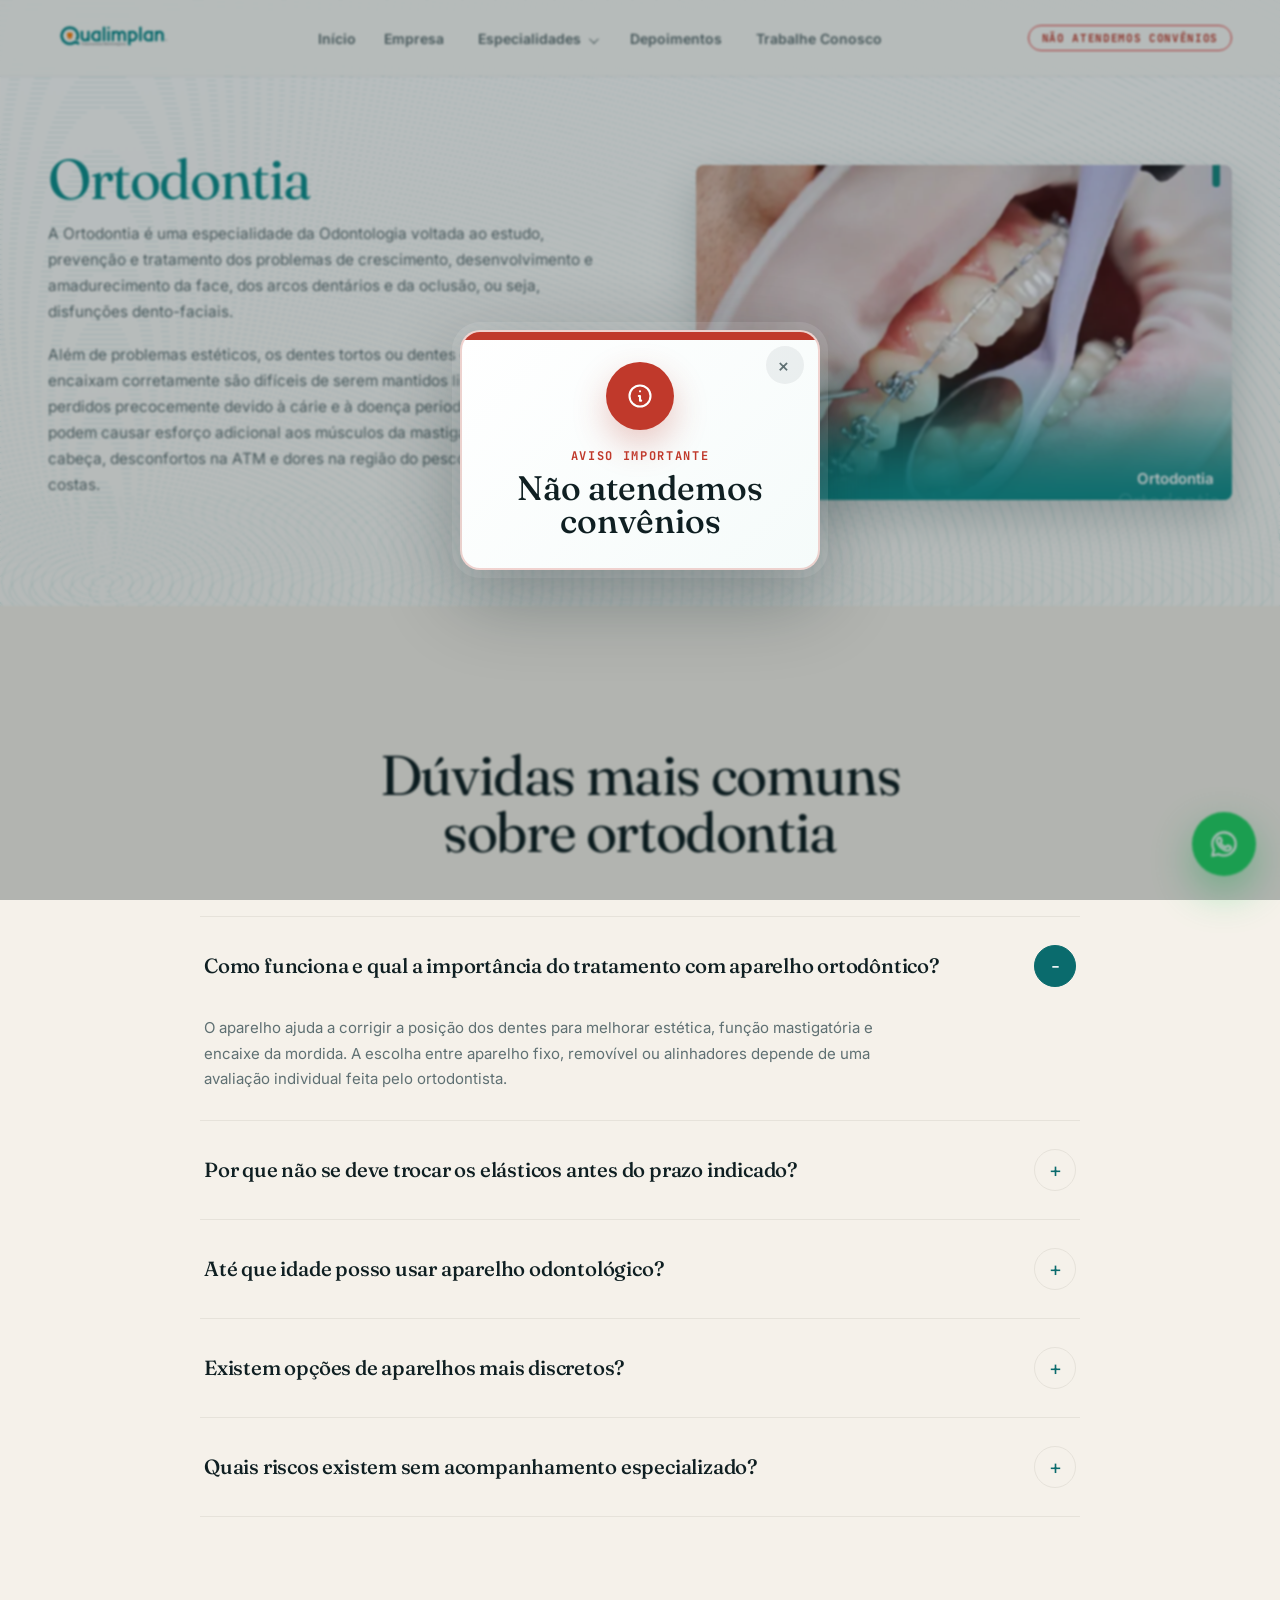
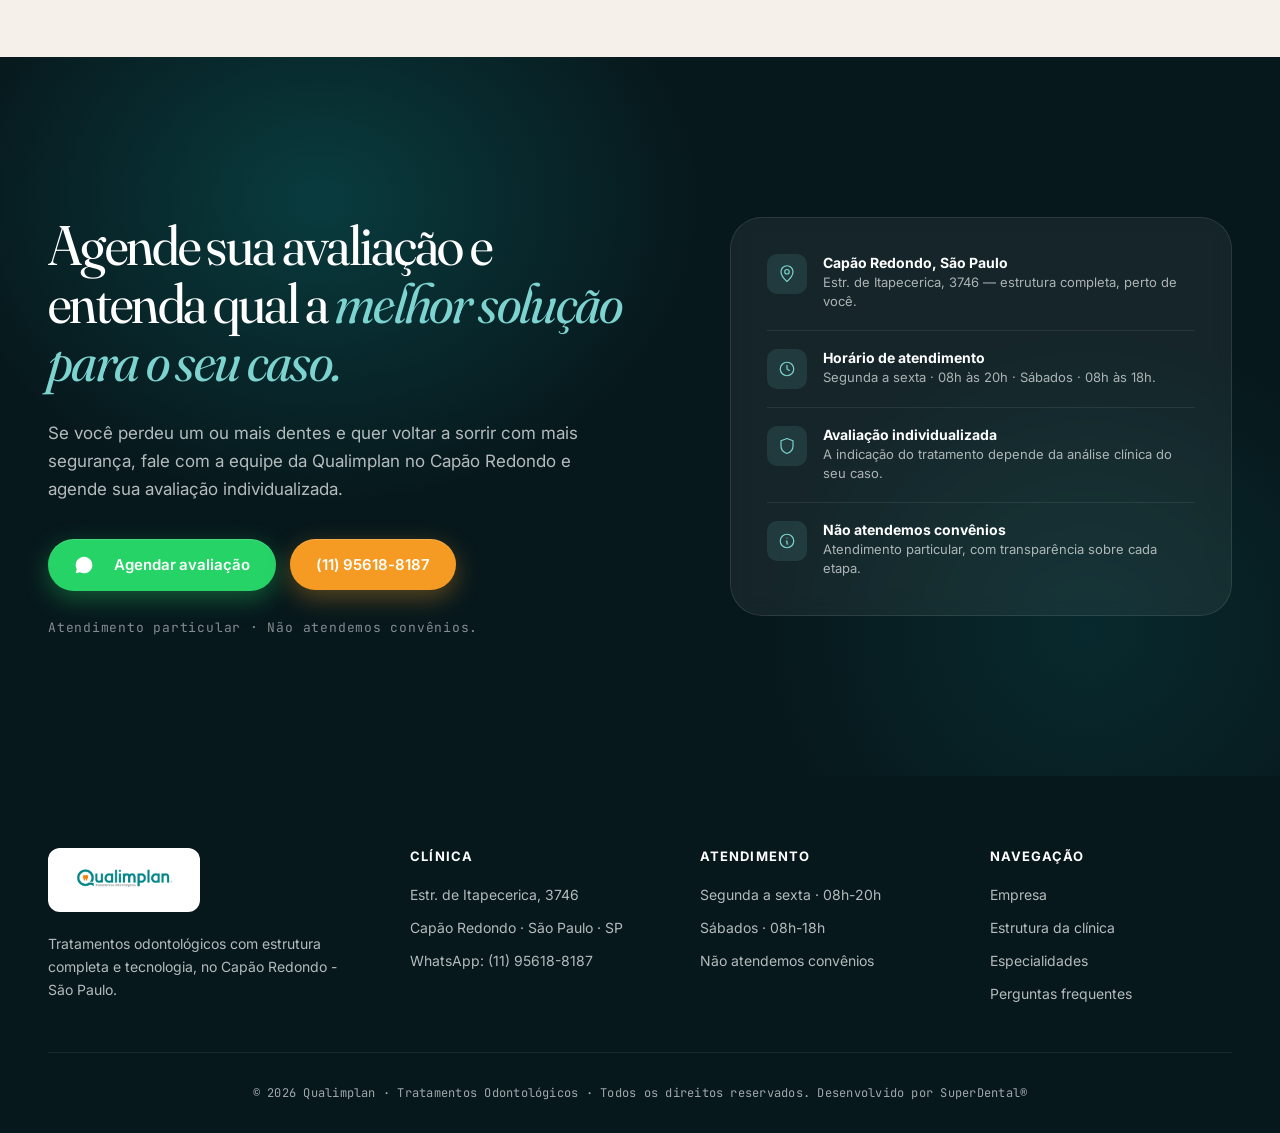
==== alinhadores.html @ 73ac8333 "Att" ====
<!doctype html>
<html lang="pt-BR">
<head>
  <meta charset="utf-8">
  <meta name="viewport" content="width=device-width,initial-scale=1">
  <title>Ortodontia | Qualimplan</title>
  <meta name="description" content="Tratamento ortod&ocirc;ntico na Qualimplan, no Cap&atilde;o Redondo. Agende sua consulta e saiba como cuidar do alinhamento do seu sorriso.">
  <link rel="icon" href="assets/favicon.png">
  <link rel="preconnect" href="https://fonts.googleapis.com">
  <link rel="preconnect" href="https://fonts.gstatic.com" crossorigin>
  <link href="https://fonts.googleapis.com/css2?family=Fraunces:ital,opsz,wght,SOFT@0,9..144,300..700,30..100;1,9..144,300..700,30..100&family=Inter:wght@400;500;600;700;800&family=JetBrains+Mono:wght@400;500&display=swap" rel="stylesheet">
  <link rel="stylesheet" href="ortodontia.css">
</head>
<body>
  <header class="ortho-header">
    <div class="ortho-container header-inner">
      <a href="index.html#hero" class="header-logo" aria-label="Qualimplan - in&iacute;cio">
        <img src="assets/logo.png" alt="Qualimplan">
      </a>
      <button class="header-mobile-toggle" type="button" aria-label="Abrir menu" aria-expanded="false">
        <svg class="mobile-icon-menu" width="24" height="24" viewBox="0 0 24 24" fill="none" stroke="currentColor" stroke-width="1.8" aria-hidden="true">
          <path d="M4 7h16M4 12h16M4 17h16" stroke-linecap="round"/>
        </svg>
        <svg class="mobile-icon-close" width="24" height="24" viewBox="0 0 24 24" fill="none" stroke="currentColor" stroke-width="1.8" aria-hidden="true">
          <path d="M8 8l8 8M16 8l-8 8" stroke-linecap="round" stroke-linejoin="round"/>
        </svg>
      </button>
      <nav class="header-nav" aria-label="Navega&ccedil;&atilde;o principal">
        <a href="index.html#hero">In&iacute;cio</a>
        <a href="index.html#clinica">Empresa</a>
        <div class="header-menu-group">
          <button class="header-menu-trigger" type="button" aria-expanded="false">Especialidades</button>
          <div class="header-submenu">
            <a href="ortodontia.html">Ortodontia</a>
            <a href="index.html#especialidades">Alinhadores</a>
            <a href="index.html#especialidades">Pr&oacute;teses</a>
            <a href="index.html#especialidades">Odontopediatria</a>
            <a href="index.html#especialidades">Est&eacute;tica</a>
            <a href="index.html#especialidades">Endodontia</a>
            <a href="index.html#especialidades">Periodontia</a>
            <a href="index.html#especialidades">Cirurgia</a>
            <a href="index.html#especialidades">Preenchimento</a>
            <a href="index.html#especialidades">T&oacute;xina Botul&iacute;nica</a>
          </div>
        </div>
        <a href="index.html#confianca">Depoimentos</a>
        <button class="header-link-button" type="button" data-work-open>Trabalhe Conosco</button>
      </nav>
      <span class="header-notice">N&atilde;o atendemos conv&ecirc;nios</span>
    </div>
  </header>

  <main>
    <section class="ortho-hero">
      <div class="ortho-container ortho-hero-grid">
        <div class="ortho-copy">
          <h1>Ortodontia</h1>
          <p>A Ortodontia &eacute; uma especialidade da Odontologia voltada ao estudo, preven&ccedil;&atilde;o e tratamento dos problemas de crescimento, desenvolvimento e amadurecimento da face, dos arcos dent&aacute;rios e da oclus&atilde;o, ou seja, disfun&ccedil;&otilde;es dento-faciais.</p>
          <p>Al&eacute;m de problemas est&eacute;ticos, os dentes tortos ou dentes que n&atilde;o se encaixam corretamente s&atilde;o dif&iacute;ceis de serem mantidos limpos, podendo ser perdidos precocemente devido &agrave; c&aacute;rie e &agrave; doen&ccedil;a periodontal. Tamb&eacute;m podem causar esfor&ccedil;o adicional aos m&uacute;sculos da mastiga&ccedil;&atilde;o, dores de cabe&ccedil;a, desconfortos na ATM e dores na regi&atilde;o do pesco&ccedil;o, ombros e costas.</p>
        </div>

        <figure class="ortho-card">
          <img src="assets/Ortodontia.png.webp" alt="Tratamento ortod&ocirc;ntico com aparelho fixo">
          <figcaption>Ortodontia</figcaption>
        </figure>
      </div>
    </section>

    <section class="ortho-faq">
      <div class="ortho-container">
        <div class="faq-head">
          <span>D&uacute;vidas frequentes</span>
          <h2>D&uacute;vidas mais comuns sobre ortodontia</h2>
        </div>
        <div class="faq-list">
          <details open>
            <summary>Como funciona e qual a import&acirc;ncia do tratamento com aparelho ortod&ocirc;ntico?</summary>
            <p>O aparelho ajuda a corrigir a posi&ccedil;&atilde;o dos dentes para melhorar est&eacute;tica, fun&ccedil;&atilde;o mastigat&oacute;ria e encaixe da mordida. A escolha entre aparelho fixo, remov&iacute;vel ou alinhadores depende de uma avalia&ccedil;&atilde;o individual feita pelo ortodontista.</p>
          </details>
          <details>
            <summary>Por que n&atilde;o se deve trocar os el&aacute;sticos antes do prazo indicado?</summary>
            <p>A troca fora da orienta&ccedil;&atilde;o profissional pode alterar a for&ccedil;a aplicada aos dentes e prejudicar a previsibilidade do tratamento.</p>
          </details>
          <details>
            <summary>At&eacute; que idade posso usar aparelho odontol&oacute;gico?</summary>
            <p>N&atilde;o existe uma idade limite &uacute;nica. Adultos tamb&eacute;m podem realizar tratamento ortod&ocirc;ntico, desde que a sa&uacute;de bucal e as condi&ccedil;&otilde;es cl&iacute;nicas permitam.</p>
          </details>
          <details>
            <summary>Existem op&ccedil;&otilde;es de aparelhos mais discretos?</summary>
            <p>Sim. Em alguns casos, aparelhos est&eacute;ticos e alinhadores podem ser indicados para quem busca uma alternativa mais discreta no dia a dia.</p>
          </details>
          <details>
            <summary>Quais riscos existem sem acompanhamento especializado?</summary>
            <p>Movimenta&ccedil;&otilde;es inadequadas podem causar dores, retra&ccedil;&otilde;es gengivais, altera&ccedil;&otilde;es na mordida e outros preju&iacute;zos. Por isso, o acompanhamento profissional &eacute; indispens&aacute;vel.</p>
          </details>
        </div>
      </div>
    </section>

    <section class="ortho-final">
      <div class="ortho-container final-inner">
        <div class="final-copy">
          <h2>Agende sua avalia&ccedil;&atilde;o e entenda qual a <em>melhor solu&ccedil;&atilde;o para o seu caso.</em></h2>
          <p>Se voc&ecirc; perdeu um ou mais dentes e quer voltar a sorrir com mais seguran&ccedil;a, fale com a equipe da Qualimplan no Cap&atilde;o Redondo e agende sua avalia&ccedil;&atilde;o individualizada.</p>
          <div class="final-actions">
            <a class="final-whatsapp" href="https://api.whatsapp.com/send?phone=5511956188187&text=Ol%C3%A1!%20Vim%20do%20site%20e%20gostaria%20de%20mais%20informa%C3%A7%C3%B5es." target="_blank" rel="noopener">Agendar avalia&ccedil;&atilde;o</a>
            <a class="final-phone" href="tel:011956188187">(11) 95618-8187</a>
          </div>
          <div class="final-micro">Atendimento particular &middot; N&atilde;o atendemos conv&ecirc;nios.</div>
        </div>
        <div class="final-card">
          <div class="final-card-row">
            <span class="final-card-icon">
              <svg viewBox="0 0 24 24" aria-hidden="true"><path d="M12 22s8-7 8-13a8 8 0 1 0-16 0c0 6 8 13 8 13z"/><circle cx="12" cy="9" r="3"/></svg>
            </span>
            <div>
              <strong>Cap&atilde;o Redondo, S&atilde;o Paulo</strong>
              <span>Estr. de Itapecerica, 3746 — estrutura completa, perto de voc&ecirc;.</span>
            </div>
          </div>
          <div class="final-card-row">
            <span class="final-card-icon">
              <svg viewBox="0 0 24 24" aria-hidden="true"><circle cx="12" cy="12" r="9"/><path d="M12 7v5l3 2"/></svg>
            </span>
            <div>
              <strong>Hor&aacute;rio de atendimento</strong>
              <span>Segunda a sexta &middot; 08h &agrave;s 20h &middot; S&aacute;bados &middot; 08h &agrave;s 18h.</span>
            </div>
          </div>
          <div class="final-card-row">
            <span class="final-card-icon">
              <svg viewBox="0 0 24 24" aria-hidden="true"><path d="M12 2l8 3v7c0 5-3.5 8.5-8 10-4.5-1.5-8-5-8-10V5l8-3z"/></svg>
            </span>
            <div>
              <strong>Avalia&ccedil;&atilde;o individualizada</strong>
              <span>A indica&ccedil;&atilde;o do tratamento depende da an&aacute;lise cl&iacute;nica do seu caso.</span>
            </div>
          </div>
          <div class="final-card-row">
            <span class="final-card-icon">
              <svg viewBox="0 0 24 24" aria-hidden="true"><circle cx="12" cy="12" r="9"/><path d="M12 8h.01M11 12h1v4h1"/></svg>
            </span>
            <div>
              <strong>N&atilde;o atendemos conv&ecirc;nios</strong>
              <span>Atendimento particular, com transpar&ecirc;ncia sobre cada etapa.</span>
            </div>
          </div>
        </div>
      </div>
    </section>
  </main>

  <footer class="site-footer">
    <div class="ortho-container">
      <div class="footer-top">
        <div>
          <div class="footer-logo"><img src="assets/logo.png" alt="Qualimplan"></div>
          <p class="footer-brand-text">Tratamentos odontol&oacute;gicos com estrutura completa e tecnologia, no Cap&atilde;o Redondo - S&atilde;o Paulo.</p>
        </div>
        <div>
          <h4>Cl&iacute;nica</h4>
          <ul>
            <li>Estr. de Itapecerica, 3746</li>
            <li>Cap&atilde;o Redondo &middot; S&atilde;o Paulo &middot; SP</li>
            <li><a href="https://api.whatsapp.com/send?phone=5511956188187&text=Ol%C3%A1!%20Vim%20do%20site%20e%20gostaria%20de%20mais%20informa%C3%A7%C3%B5es." target="_blank" rel="noopener">WhatsApp: (11) 95618-8187</a></li>
          </ul>
        </div>
        <div>
          <h4>Atendimento</h4>
          <ul>
            <li>Segunda a sexta &middot; 08h-20h</li>
            <li>S&aacute;bados &middot; 08h-18h</li>
            <li>N&atilde;o atendemos conv&ecirc;nios</li>
          </ul>
        </div>
        <div>
          <h4>Navega&ccedil;&atilde;o</h4>
          <ul>
            <li><a href="index.html#clinica">Empresa</a></li>
            <li><a href="index.html#estrutura">Estrutura da cl&iacute;nica</a></li>
            <li><a href="index.html#especialidades">Especialidades</a></li>
            <li><a href="index.html#faq">Perguntas frequentes</a></li>
          </ul>
        </div>
      </div>
      <div class="footer-bottom">
        <span>&copy; 2026 Qualimplan &middot; Tratamentos Odontol&oacute;gicos &middot; Todos os direitos reservados. Desenvolvido por SuperDental&reg;</span>
      </div>
    </div>
  </footer>

  <a class="wa-float" href="https://api.whatsapp.com/send?phone=5511956188187&text=Ol%C3%A1!%20Vim%20do%20site%20e%20gostaria%20de%20mais%20informa%C3%A7%C3%B5es." target="_blank" rel="noopener" aria-label="Falar no WhatsApp">
    <span class="wa-float-ico" aria-hidden="true">
      <svg width="28" height="28" viewBox="0 0 24 24" fill="none" stroke="currentColor" stroke-width="1.8" xmlns="http://www.w3.org/2000/svg">
        <path d="M17.5 14.4c-.3-.2-1.8-.9-2-1-.3-.1-.5-.1-.7.1-.2.3-.8 1-1 1.2-.2.2-.3.2-.6.1-.3-.2-1.3-.5-2.4-1.5-.9-.8-1.5-1.8-1.7-2.1-.2-.3 0-.5.1-.6.1-.1.3-.3.4-.5.1-.2.2-.3.3-.5.1-.2 0-.4 0-.5 0-.1-.6-1.6-.9-2.2-.2-.6-.5-.5-.7-.5h-.6c-.2 0-.5.1-.8.4-.3.3-1 1-1 2.5s1.1 2.9 1.2 3.1c.1.2 2.1 3.2 5 4.5.7.3 1.3.5 1.7.6.7.2 1.4.2 1.9.1.6-.1 1.8-.7 2-1.4.3-.7.3-1.3.2-1.4-.1-.1-.3-.2-.6-.4zM12 2C6.5 2 2 6.5 2 12c0 1.8.5 3.5 1.3 5L2 22l5.2-1.3c1.4.8 3.1 1.2 4.8 1.2 5.5 0 10-4.5 10-10S17.5 2 12 2z" stroke-linejoin="round"/>
      </svg>
    </span>
  </a>

  <div class="insurance-popup" role="presentation">
    <button class="insurance-popup-backdrop" type="button" data-insurance-close aria-label="Fechar aviso"></button>
    <div class="insurance-popup-card" role="dialog" aria-modal="true" aria-labelledby="insurance-popup-title">
      <button class="insurance-popup-close" type="button" data-insurance-close aria-label="Fechar aviso">+</button>
      <div class="insurance-popup-icon" aria-hidden="true">
        <svg viewBox="0 0 24 24" fill="none" stroke="currentColor" stroke-width="1.8">
          <circle cx="12" cy="12" r="9"></circle>
          <path d="M12 8h.01M11 12h1v4h1" stroke-linecap="round" stroke-linejoin="round"></path>
        </svg>
      </div>
      <p class="insurance-popup-kicker">Aviso importante</p>
      <h2 id="insurance-popup-title" class="insurance-popup-title">N&atilde;o atendemos conv&ecirc;nios</h2>
    </div>
  </div>

  <div class="work-popup" hidden>
    <button class="work-popup-backdrop" type="button" data-work-close aria-label="Fechar"></button>
    <div class="work-popup-card" role="dialog" aria-modal="true" aria-labelledby="work-title">
      <button class="work-popup-close" type="button" data-work-close aria-label="Fechar">+</button>
      <h2 id="work-title">Trabalhe Conosco</h2>
      <p>Curr&iacute;culos s&atilde;o recebidos exclusivamente no e-mail: <a href="mailto:odontologia@qualimplan.com.br">odontologia@qualimplan.com.br</a></p>
    </div>
  </div>

  <script>
    const mobileButton = document.querySelector('.header-mobile-toggle');
    const nav = document.querySelector('.header-nav');
    const specialtyButton = document.querySelector('.header-menu-trigger');
    const specialtyGroup = document.querySelector('.header-menu-group');
    const popup = document.querySelector('.work-popup');
    const insurancePopup = document.querySelector('.insurance-popup');

    const closeInsurancePopup = () => {
      if (insurancePopup) {
        insurancePopup.hidden = true;
      }
    };

    mobileButton.addEventListener('click', () => {
      const open = nav.classList.toggle('open');
      mobileButton.setAttribute('aria-expanded', String(open));
      if (!open) {
        specialtyGroup.classList.remove('open');
        specialtyButton.setAttribute('aria-expanded', 'false');
      }
    });

    specialtyButton.addEventListener('click', () => {
      const open = specialtyGroup.classList.toggle('open');
      specialtyButton.setAttribute('aria-expanded', String(open));
    });

    document.querySelectorAll('.header-nav a').forEach((link) => {
      link.addEventListener('click', () => {
        nav.classList.remove('open');
        mobileButton.setAttribute('aria-expanded', 'false');
      });
    });

    document.querySelectorAll('[data-work-open]').forEach((button) => {
      button.addEventListener('click', () => {
        popup.hidden = false;
        nav.classList.remove('open');
      });
    });

    document.querySelectorAll('[data-work-close]').forEach((button) => {
      button.addEventListener('click', () => {
        popup.hidden = true;
      });
    });

    document.querySelectorAll('[data-insurance-close]').forEach((button) => {
      button.addEventListener('click', closeInsurancePopup);
    });

    document.addEventListener('keydown', (event) => {
      if (event.key === 'Escape') {
        closeInsurancePopup();
      }
    });
  </script>
</body>
</html>
---- ortodontia.css ----
:root{
  --teal:#0e8f8e;
  --teal-deep:#0a6b6d;
  --teal-dark:#064e51;
  --text:#0f1f22;
  --muted:#5f7073;
  --paper:#fafaf7;
  --line:#e6e2da;
  --dark:#07181c;
  --green:#25d366;
  --orange:#f59a22;
  --max:1280px;
  --gutter:clamp(20px,4vw,48px);
  --display:"Fraunces","Times New Roman",serif;
  --ui:"Inter",Arial,sans-serif;
}
*{box-sizing:border-box}
html{scroll-behavior:smooth}
body{
  margin:0;
  color:var(--text);
  background:var(--paper);
  font-family:var(--ui);
  -webkit-font-smoothing:antialiased;
}
a{color:inherit;text-decoration:none}
button{font:inherit;color:inherit;background:none;border:0;cursor:pointer}
.ortho-container{
  width:min(100%,var(--max));
  margin:0 auto;
  padding:0 var(--gutter);
}
.ortho-header{
  position:fixed;
  top:0;
  left:0;
  right:0;
  z-index:50;
  padding:14px 0;
  background:rgba(250,250,247,.93);
  backdrop-filter:blur(14px) saturate(1.2);
  -webkit-backdrop-filter:blur(14px) saturate(1.2);
  box-shadow:0 1px rgba(15,31,34,.06);
}
.header-inner{
  display:flex;
  align-items:center;
  justify-content:space-between;
  gap:24px;
  position:relative;
}
.header-logo img{height:36px;width:auto}
.header-nav{
  display:flex;
  align-items:center;
  gap:28px;
  color:var(--muted);
  font-size:14px;
  font-weight:600;
}
.header-nav a,
.header-link-button,
.header-menu-trigger{
  transition:color .2s ease,background .2s ease;
}
.header-nav a:hover,
.header-link-button:hover,
.header-menu-trigger:hover{color:var(--teal-deep)}
.header-notice{
  color:#c0392b;
  border:1.5px solid #e53e3e;
  border-radius:999px;
  padding:5px 13px;
  font-family:"JetBrains Mono",monospace;
  font-size:11px;
  font-weight:700;
  letter-spacing:.06em;
  text-transform:uppercase;
  white-space:nowrap;
}
.header-menu-group{position:relative}
.header-menu-trigger:after{
  content:"";
  display:inline-block;
  width:6px;
  height:6px;
  margin-left:8px;
  border-right:1.5px solid currentColor;
  border-bottom:1.5px solid currentColor;
  transform:rotate(45deg) translateY(-2px);
}
.header-submenu{
  position:absolute;
  top:calc(100% + 16px);
  left:50%;
  min-width:230px;
  padding:10px;
  border:1px solid var(--line);
  border-radius:14px;
  background:rgba(255,255,255,.96);
  box-shadow:0 20px 60px rgba(15,31,34,.14);
  opacity:0;
  visibility:hidden;
  pointer-events:none;
  transform:translateX(-50%) translateY(8px);
  transition:opacity .2s ease,transform .2s ease,visibility .2s ease;
}
.header-menu-group:hover .header-submenu,
.header-menu-group:focus-within .header-submenu{
  opacity:1;
  visibility:visible;
  pointer-events:auto;
  transform:translateX(-50%) translateY(0);
}
.header-submenu:before{
  content:"";
  position:absolute;
  left:0;
  right:0;
  top:-18px;
  height:18px;
}
.header-submenu a{
  display:block;
  padding:9px 12px;
  border-radius:10px;
  color:var(--muted);
  font-size:13px;
  white-space:nowrap;
}
.header-submenu a:hover{
  background:#eaf6f5;
  color:var(--teal-deep);
}
.header-mobile-toggle{display:none}
.ortho-hero{
  position:relative;
  overflow:hidden;
  padding:clamp(120px,12vw,150px) 0 clamp(58px,8vw,92px);
  background:
    repeating-radial-gradient(ellipse at 8% 96%,rgba(14,143,142,.13) 0 1px,transparent 1px 10px),
    linear-gradient(180deg,#fff 0%,#fbfaf7 100%);
}
.ortho-hero:after{
  content:"";
  position:absolute;
  left:-10%;
  right:-10%;
  bottom:-80px;
  height:190px;
  background:repeating-radial-gradient(ellipse at center,transparent 0 9px,rgba(14,143,142,.13) 10px 11px,transparent 12px 20px);
  opacity:.6;
  pointer-events:none;
}
.ortho-hero-grid{
  position:relative;
  z-index:1;
  display:grid;
  grid-template-columns:1fr .96fr;
  gap:clamp(36px,7vw,96px);
  align-items:center;
}
.ortho-copy h1{
  margin:0 0 14px;
  color:var(--teal);
  font-size:clamp(32px,4vw,50px);
  line-height:1;
  font-weight:800;
  letter-spacing:-.03em;
}
.ortho-copy p{
  margin:0 0 16px;
  color:var(--muted);
  font-size:clamp(14px,1.2vw,17px);
  line-height:1.7;
}
.ortho-card{
  position:relative;
  margin:0;
  border-radius:8px;
  overflow:hidden;
  box-shadow:0 18px 42px rgba(18,52,56,.22);
  aspect-ratio:16/10;
  background:#dbeeed;
}
.ortho-card:after{
  content:"";
  position:absolute;
  left:0;
  right:0;
  bottom:0;
  height:42%;
  background:linear-gradient(180deg,transparent,rgba(14,143,142,.88));
}
.ortho-card img{
  width:100%;
  height:100%;
  object-fit:cover;
  display:block;
}
.ortho-card figcaption{
  position:absolute;
  right:18px;
  bottom:12px;
  z-index:1;
  color:#fff;
  font-size:15px;
  font-weight:600;
}
.ortho-faq{
  padding:clamp(64px,8vw,100px) 0;
  color:#fff;
  background:
    radial-gradient(circle at 15% 20%,rgba(255,255,255,.16) 0 2px,transparent 3px 20px),
    linear-gradient(135deg,var(--teal-deep),var(--teal) 62%,#0aa6a2);
}
.faq-head{
  max-width:780px;
  margin:0 0 34px;
}
.faq-head span{
  display:inline-flex;
  margin-bottom:12px;
  font-family:"JetBrains Mono",monospace;
  font-size:12px;
  font-weight:700;
  letter-spacing:.12em;
  text-transform:uppercase;
  color:rgba(255,255,255,.74);
}
.faq-head h2{
  margin:0;
  font-family:var(--display);
  font-size:clamp(34px,4vw,54px);
  font-weight:500;
  line-height:1.04;
  letter-spacing:-.025em;
}
.faq-list{
  display:grid;
  gap:14px;
  max-width:980px;
}
.faq-list details{
  overflow:hidden;
  border:1px solid rgba(255,255,255,.18);
  border-radius:14px;
  background:rgba(255,255,255,.1);
  box-shadow:0 14px 40px rgba(7,24,28,.12);
}
.faq-list summary{
  position:relative;
  display:flex;
  align-items:center;
  min-height:66px;
  padding:18px 58px 18px 22px;
  list-style:none;
  cursor:pointer;
  font-size:clamp(15px,1.35vw,18px);
  font-weight:800;
  line-height:1.35;
}
.faq-list summary::-webkit-details-marker{display:none}
.faq-list summary:after{
  content:"+";
  position:absolute;
  right:18px;
  top:50%;
  width:32px;
  height:32px;
  display:grid;
  place-items:center;
  border-radius:50%;
  color:var(--teal-deep);
  background:#fff;
  transform:translateY(-50%);
  font-size:20px;
  line-height:1;
}
.faq-list details[open]{
  background:#fff;
  color:var(--text);
}
.faq-list details[open] summary:after{
  content:"-";
  color:#fff;
  background:var(--teal-deep);
}
.faq-list details p{
  margin:0;
  padding:0 22px 22px;
  color:var(--muted);
  font-size:15px;
  line-height:1.72;
}
.site-footer{
  background:var(--dark);
  color:rgba(255,255,255,.7);
  padding:72px 0 32px;
}
.footer-top{
  display:grid;
  grid-template-columns:1.3fr 1fr 1fr 1fr;
  gap:48px;
  padding-bottom:48px;
  border-bottom:1px solid rgba(255,255,255,.08);
}
.footer-logo{
  width:fit-content;
  margin-bottom:20px;
  padding:14px 18px;
  border-radius:12px;
  background:#fff;
}
.footer-logo img{height:32px;width:auto}
.footer-brand-text{
  max-width:290px;
  margin:0;
  font-size:14px;
  line-height:1.65;
}
.site-footer h4{
  margin:0 0 20px;
  color:#fff;
  font-size:13px;
  font-weight:700;
  letter-spacing:.08em;
  text-transform:uppercase;
}
.site-footer ul{
  display:flex;
  flex-direction:column;
  gap:12px;
  padding:0;
  margin:0;
  list-style:none;
}
.site-footer li{
  font-size:14px;
  line-height:1.5;
}
.site-footer a:hover{color:#7cd3cf}
.footer-bottom{
  display:flex;
  justify-content:center;
  padding-top:32px;
  text-align:center;
  font-family:"JetBrains Mono",monospace;
  font-size:12px;
  letter-spacing:.02em;
  color:rgba(255,255,255,.62);
}
.wa-float{
  position:fixed;
  right:24px;
  bottom:24px;
  z-index:90;
  width:64px;
  height:64px;
  display:grid;
  place-items:center;
  border-radius:50%;
  background:var(--green);
  box-shadow:0 16px 40px rgba(37,211,102,.45);
  color:#fff;
  font-size:0;
}
.wa-float:before{
  content:"";
  width:28px;
  height:28px;
  background:currentColor;
  -webkit-mask:url("data:image/svg+xml,%3Csvg viewBox='0 0 24 24' xmlns='http://www.w3.org/2000/svg'%3E%3Cpath d='M17.5 14.4c-.3-.2-1.8-.9-2-1-.3-.1-.5-.1-.7.1-.2.3-.8 1-1 1.2-.2.2-.3.2-.6.1-.3-.2-1.3-.5-2.4-1.5-.9-.8-1.5-1.8-1.7-2.1-.2-.3 0-.5.1-.6.1-.1.3-.3.4-.5.1-.2.2-.3.3-.5.1-.2 0-.4 0-.5 0-.1-.6-1.6-.9-2.2-.2-.6-.5-.5-.7-.5h-.6c-.2 0-.5.1-.8.4-.3.3-1 1-1 2.5s1.1 2.9 1.2 3.1c.1.2 2.1 3.2 5 4.5.7.3 1.3.5 1.7.6.7.2 1.4.2 1.9.1.6-.1 1.8-.7 2-1.4.3-.7.3-1.3.2-1.4-.1-.1-.3-.2-.6-.4zM12 2C6.5 2 2 6.5 2 12c0 1.8.5 3.5 1.3 5L2 22l5.2-1.3c1.4.8 3.1 1.2 4.8 1.2 5.5 0 10-4.5 10-10S17.5 2 12 2z'/%3E%3C/svg%3E") center/contain no-repeat;
  mask:url("data:image/svg+xml,%3Csvg viewBox='0 0 24 24' xmlns='http://www.w3.org/2000/svg'%3E%3Cpath d='M17.5 14.4c-.3-.2-1.8-.9-2-1-.3-.1-.5-.1-.7.1-.2.3-.8 1-1 1.2-.2.2-.3.2-.6.1-.3-.2-1.3-.5-2.4-1.5-.9-.8-1.5-1.8-1.7-2.1-.2-.3 0-.5.1-.6.1-.1.3-.3.4-.5.1-.2.2-.3.3-.5.1-.2 0-.4 0-.5 0-.1-.6-1.6-.9-2.2-.2-.6-.5-.5-.7-.5h-.6c-.2 0-.5.1-.8.4-.3.3-1 1-1 2.5s1.1 2.9 1.2 3.1c.1.2 2.1 3.2 5 4.5.7.3 1.3.5 1.7.6.7.2 1.4.2 1.9.1.6-.1 1.8-.7 2-1.4.3-.7.3-1.3.2-1.4-.1-.1-.3-.2-.6-.4zM12 2C6.5 2 2 6.5 2 12c0 1.8.5 3.5 1.3 5L2 22l5.2-1.3c1.4.8 3.1 1.2 4.8 1.2 5.5 0 10-4.5 10-10S17.5 2 12 2z'/%3E%3C/svg%3E") center/contain no-repeat;
}
.work-popup[hidden]{display:none}
.work-popup{
  position:fixed;
  inset:0;
  z-index:130;
  display:grid;
  place-items:center;
  padding:24px;
}
.work-popup-backdrop{
  position:absolute;
  inset:0;
  background:rgba(7,24,28,.42);
  backdrop-filter:blur(2px);
}
.work-popup-card{
  position:relative;
  z-index:1;
  width:min(100%,430px);
  padding:34px;
  border:1px solid var(--line);
  border-radius:20px;
  background:#fff;
  box-shadow:0 28px 80px rgba(7,24,28,.28);
}
.work-popup-close{
  position:absolute;
  top:14px;
  right:14px;
  width:38px;
  height:38px;
  display:grid;
  place-items:center;
  border-radius:50%;
  background:rgba(15,31,34,.06);
  color:var(--muted);
  font-size:28px;
  line-height:1;
  transform:rotate(45deg);
}
.work-popup-card h2{
  margin:0 0 14px;
  font-family:var(--display);
  font-size:30px;
  font-weight:500;
}
.work-popup-card p{
  margin:0;
  color:var(--muted);
  line-height:1.65;
}
.work-popup-card a{
  color:var(--teal-deep);
  font-weight:800;
}
.insurance-popup[hidden]{display:none}
.insurance-popup{
  position:fixed;
  inset:0;
  z-index:120;
  display:grid;
  place-items:center;
  padding:24px;
}
.insurance-popup-backdrop{
  position:absolute;
  inset:0;
  background:rgba(7,24,28,.28);
  backdrop-filter:blur(1px);
  -webkit-backdrop-filter:blur(1px);
}
.insurance-popup-card{
  position:relative;
  z-index:1;
  width:min(100%,360px);
  overflow:hidden;
  padding:clamp(20px,4vw,30px);
  border:2px solid rgba(192,57,43,.22);
  border-radius:20px;
  background:linear-gradient(135deg,rgba(255,255,255,.98),rgba(245,251,250,.98)),#fff;
  box-shadow:0 28px 80px rgba(7,24,28,.32),0 0 0 8px rgba(255,255,255,.12);
  text-align:center;
  animation:popupEnter .38s cubic-bezier(.2,.7,.2,1);
}
.insurance-popup-card:before{
  content:"";
  position:absolute;
  top:0;
  left:0;
  right:0;
  height:8px;
  background:#c0392b;
}
.insurance-popup-close{
  position:absolute;
  top:14px;
  right:14px;
  width:38px;
  height:38px;
  display:grid;
  place-items:center;
  border-radius:50%;
  color:var(--muted);
  background:rgba(15,31,34,.06);
  font-size:22px;
  line-height:1;
  transform:rotate(45deg);
  transition:background .2s ease,color .2s ease,transform .2s ease;
}
.insurance-popup-close:hover{
  color:#c0392b;
  background:rgba(192,57,43,.12);
  transform:rotate(45deg) scale(1.04);
}
.insurance-popup-icon{
  width:68px;
  height:68px;
  margin:0 auto 18px;
  display:grid;
  place-items:center;
  border-radius:50%;
  color:#fff;
  background:#c0392b;
  box-shadow:0 14px 34px rgba(192,57,43,.28);
}
.insurance-popup-icon svg{
  width:28px;
  height:28px;
}
.insurance-popup-kicker{
  margin:0 0 8px;
  color:#c0392b;
  font-family:"JetBrains Mono",monospace;
  font-size:12px;
  font-weight:700;
  letter-spacing:.14em;
  text-transform:uppercase;
}
.insurance-popup-title{
  margin:0;
  color:var(--text);
  font-family:var(--display);
  font-size:clamp(24px,5vw,34px);
  font-weight:500;
  line-height:.98;
  letter-spacing:0;
}
@keyframes popupEnter{
  0%{opacity:0;transform:translateY(18px) scale(.97)}
  100%{opacity:1;transform:translateY(0) scale(1)}
}
@media(max-width:1080px){
  .header-nav{gap:18px;font-size:13px}
  .header-notice{display:none}
  .footer-top{grid-template-columns:1fr 1fr}
}
@media(max-width:760px){
  .header-mobile-toggle{
    width:44px;
    height:44px;
    display:grid;
    place-items:center;
    border:1px solid var(--line);
    border-radius:50%;
    background:#fff;
    box-shadow:0 6px 18px rgba(15,31,34,.08);
  }
  .insurance-popup{
    align-items:end;
    padding:12px;
  }
  .insurance-popup-card{
    padding:16px 14px 14px;
    border-radius:16px;
  }
  .insurance-popup-icon{
    width:44px;
    height:44px;
    margin-bottom:10px;
  }
  .insurance-popup-icon svg{
    width:24px;
    height:24px;
  }
  .insurance-popup-kicker{
    margin-bottom:4px;
    font-size:10px;
  }
  .insurance-popup-title{
    font-size:20px;
  }
  .header-mobile-toggle span{
    width:18px;
    height:2px;
    display:block;
    margin:2px 0;
    border-radius:99px;
    background:var(--text);
  }
  .header-nav{
    position:absolute;
    top:calc(100% + 14px);
    left:20px;
    right:20px;
    display:none;
    flex-direction:column;
    align-items:stretch;
    gap:4px;
    padding:14px;
    border:1px solid var(--line);
    border-radius:16px;
    background:rgba(255,255,255,.98);
    box-shadow:0 20px 60px rgba(15,31,34,.14);
  }
  .header-nav.open{display:flex}
  .header-nav>a,
  .header-link-button,
  .header-menu-trigger{
    width:100%;
    min-height:42px;
    padding:10px 12px;
    border-radius:10px;
    justify-content:flex-start;
    text-align:left;
    color:var(--text);
    font-size:15px;
  }
  .header-nav>a:hover,
  .header-link-button:hover,
  .header-menu-trigger:hover{
    background:#eaf6f5;
  }
  .header-menu-trigger{
    display:flex;
    align-items:center;
  }
  .header-menu-trigger:after{
    margin-left:auto;
  }
  .header-menu-group.open .header-menu-trigger:after{
    transform:rotate(225deg) translate(-2px,-1px);
  }
  .header-submenu{
    position:static;
    display:none;
    min-width:0;
    padding:4px 0 6px;
    border:0;
    border-radius:0;
    background:transparent;
    box-shadow:none;
    opacity:1;
    visibility:visible;
    pointer-events:auto;
    transform:none;
  }
  .header-submenu:before{display:none}
  .header-menu-group.open .header-submenu{display:block}
  .header-submenu a{
    padding:9px 12px 9px 24px;
    border-radius:10px;
    text-align:left;
    white-space:normal;
  }
  .ortho-hero-grid{grid-template-columns:1fr}
  .ortho-copy{text-align:center}
  .ortho-card{max-width:520px;margin:0 auto}
  .faq-head{text-align:center;margin-left:auto;margin-right:auto}
  .footer-top{
    grid-template-columns:1fr;
    justify-items:center;
    text-align:center;
  }
  .footer-logo,
  .footer-brand-text{
    margin-left:auto;
    margin-right:auto;
  }
  .site-footer ul{align-items:center}
}

/* Align FAQ content to the page center */
.ortho-faq .faq-head{
  margin-left:auto!important;
  margin-right:auto!important;
  text-align:center!important;
}
.ortho-faq .faq-list{
  margin-left:auto!important;
  margin-right:auto!important;
}

/* Match the floating menu treatment used on the home page */
.ortho-header{
  padding:18px 0!important;
  background:rgba(250,250,247,.82)!important;
  backdrop-filter:blur(14px) saturate(1.2)!important;
  -webkit-backdrop-filter:blur(14px) saturate(1.2)!important;
  box-shadow:0 1px rgba(15,31,34,.06)!important;
}
.ortho-header .header-inner{
  max-width:var(--max)!important;
  margin:0 auto!important;
}
@media(max-width:760px){
  .ortho-faq .faq-list,
  .ortho-faq .faq-head{
    width:100%!important;
  }
}

.wa-float:before{content:none!important;display:none!important}
.wa-float-ico{display:grid;place-items:center;color:#fff;line-height:0}
.wa-float-ico svg{display:block;width:28px;height:28px}

/* FAQ matching the home page visual style */
.ortho-faq{
  padding:clamp(80px,12vw,140px) 0!important;
  color:var(--text)!important;
  background:#f5f1ea!important;
}
.ortho-faq .faq-head{
  max-width:640px!important;
  margin:0 auto 56px!important;
  text-align:center!important;
}
.ortho-faq .faq-head span{
  display:none!important;
}
.ortho-faq .faq-head h2{
  margin:0!important;
  color:var(--text)!important;
  font-family:var(--display)!important;
  font-size:clamp(36px,4.5vw,56px)!important;
  font-weight:400!important;
  line-height:1.02!important;
  letter-spacing:-.025em!important;
}
.ortho-faq .faq-list{
  max-width:880px!important;
  margin:0 auto!important;
  display:block!important;
  border-top:1px solid var(--line)!important;
}
.ortho-faq .faq-list details{
  border:0!important;
  border-bottom:1px solid var(--line)!important;
  border-radius:0!important;
  background:transparent!important;
  box-shadow:none!important;
  color:var(--text)!important;
}
.ortho-faq .faq-list summary{
  min-height:0!important;
  padding:28px 4px!important;
  display:flex!important;
  justify-content:space-between!important;
  align-items:center!important;
  gap:24px!important;
  color:var(--text)!important;
  font-family:var(--display)!important;
  font-size:clamp(18px,1.6vw,22px)!important;
  font-weight:500!important;
  line-height:1.3!important;
  letter-spacing:-.01em!important;
}
.ortho-faq .faq-list summary:hover{
  color:var(--teal-deep)!important;
}
.ortho-faq .faq-list summary:after{
  position:static!important;
  flex:0 0 40px!important;
  width:40px!important;
  height:40px!important;
  transform:none!important;
  border:1px solid var(--line)!important;
  border-radius:50%!important;
  color:var(--teal-deep)!important;
  background:transparent!important;
  font-family:var(--ui)!important;
  font-size:20px!important;
  font-weight:400!important;
}
.ortho-faq .faq-list details[open] summary:after{
  color:#fff!important;
  background:var(--teal-deep)!important;
  border-color:var(--teal-deep)!important;
}
.ortho-faq .faq-list details p{
  max-width:680px!important;
  margin:0!important;
  padding:0 4px 28px!important;
  color:var(--muted)!important;
  font-size:15px!important;
  line-height:1.7!important;
}
@media(max-width:760px){
  .ortho-faq .faq-head{
    margin-bottom:42px!important;
  }
  .ortho-faq .faq-list summary{
    text-align:left!important;
  }
}

.ortho-final{
  position:relative;
  overflow:hidden;
  padding:clamp(90px,12vw,150px) 0;
  color:#fff;
  background:var(--dark);
}
.ortho-final:before{
  content:"";
  position:absolute;
  top:-30%;
  left:-10%;
  width:70%;
  height:100%;
  background:radial-gradient(ellipse,rgba(14,143,142,.3),transparent 60%);
  pointer-events:none;
}
.ortho-final:after{
  content:"";
  position:absolute;
  bottom:-30%;
  right:-15%;
  width:60%;
  height:100%;
  background:radial-gradient(ellipse,rgba(14,143,142,.15),transparent 60%);
  pointer-events:none;
}
.final-inner{
  position:relative;
  z-index:1;
  display:grid;
  grid-template-columns:1.2fr 1fr;
  gap:80px;
  align-items:center;
}
.final-copy h2{
  margin:0 0 28px;
  color:#fff;
  font-family:var(--display);
  font-size:clamp(40px,5vw,68px);
  font-weight:400;
  line-height:1.02;
  letter-spacing:-.03em;
}
.final-copy h2 em{
  color:#7cd3cf;
  font-style:italic;
}
.final-copy p{
  max-width:560px;
  margin:0 0 36px;
  color:rgba(255,255,255,.7);
  font-size:17px;
  font-weight:600;
  line-height:1.65;
}
.final-whatsapp{
  display:inline-flex;
  align-items:center;
  justify-content:center;
  min-height:60px;
  padding:16px 28px;
  border-radius:999px;
  color:#fff;
  background:var(--green);
  box-shadow:0 14px 40px rgba(37,211,102,.35);
  font-size:15px;
  font-weight:800;
}
.final-whatsapp:before{
  content:"";
  width:20px;
  height:20px;
  margin-right:10px;
  background:currentColor;
  -webkit-mask:url("data:image/svg+xml,%3Csvg viewBox='0 0 24 24' xmlns='http://www.w3.org/2000/svg'%3E%3Cpath d='M17.5 14.4c-.3-.2-1.8-.9-2-1-.3-.1-.5-.1-.7.1-.2.3-.8 1-1 1.2-.2.2-.3.2-.6.1-.3-.2-1.3-.5-2.4-1.5-.9-.8-1.5-1.8-1.7-2.1-.2-.3 0-.5.1-.6.1-.1.3-.3.4-.5.1-.2.2-.3.3-.5.1-.2 0-.4 0-.5 0-.1-.6-1.6-.9-2.2-.2-.6-.5-.5-.7-.5h-.6c-.2 0-.5.1-.8.4-.3.3-1 1-1 2.5s1.1 2.9 1.2 3.1c.1.2 2.1 3.2 5 4.5.7.3 1.3.5 1.7.6.7.2 1.4.2 1.9.1.6-.1 1.8-.7 2-1.4.3-.7.3-1.3.2-1.4-.1-.1-.3-.2-.6-.4zM12 2C6.5 2 2 6.5 2 12c0 1.8.5 3.5 1.3 5L2 22l5.2-1.3c1.4.8 3.1 1.2 4.8 1.2 5.5 0 10-4.5 10-10S17.5 2 12 2z'/%3E%3C/svg%3E") center/contain no-repeat;
  mask:url("data:image/svg+xml,%3Csvg viewBox='0 0 24 24' xmlns='http://www.w3.org/2000/svg'%3E%3Cpath d='M17.5 14.4c-.3-.2-1.8-.9-2-1-.3-.1-.5-.1-.7.1-.2.3-.8 1-1 1.2-.2.2-.3.2-.6.1-.3-.2-1.3-.5-2.4-1.5-.9-.8-1.5-1.8-1.7-2.1-.2-.3 0-.5.1-.6.1-.1.3-.3.4-.5.1-.2.2-.3.3-.5.1-.2 0-.4 0-.5 0-.1-.6-1.6-.9-2.2-.2-.6-.5-.5-.7-.5h-.6c-.2 0-.5.1-.8.4-.3.3-1 1-1 2.5s1.1 2.9 1.2 3.1c.1.2 2.1 3.2 5 4.5.7.3 1.3.5 1.7.6.7.2 1.4.2 1.9.1.6-.1 1.8-.7 2-1.4.3-.7.3-1.3.2-1.4-.1-.1-.3-.2-.6-.4zM12 2C6.5 2 2 6.5 2 12c0 1.8.5 3.5 1.3 5L2 22l5.2-1.3c1.4.8 3.1 1.2 4.8 1.2 5.5 0 10-4.5 10-10S17.5 2 12 2z'/%3E%3C/svg%3E") center/contain no-repeat;
}
.final-micro{
  margin-top:28px;
  color:rgba(255,255,255,.5);
  font-family:"JetBrains Mono",monospace;
  font-size:13px;
  font-weight:700;
  letter-spacing:.06em;
}
.final-card{
  padding:36px;
  border:1px solid rgba(255,255,255,.1);
  border-radius:32px;
  background:rgba(255,255,255,.06);
  backdrop-filter:blur(10px);
}
.final-card-row{
  display:flex;
  gap:16px;
  padding:18px 0;
  border-bottom:1px solid rgba(255,255,255,.08);
}
.final-card-row:first-child{padding-top:0}
.final-card-row:last-child{padding-bottom:0;border-bottom:0}
.final-card-icon{
  flex:0 0 48px;
  width:48px;
  height:48px;
  display:grid;
  place-items:center;
  border-radius:12px;
  color:#7cd3cf;
  background:rgba(124,211,207,.12);
  font-weight:800;
}
.final-card-row strong{
  display:block;
  margin-bottom:4px;
  color:#fff;
  font-size:15px;
}
.final-card-row span:not(.final-card-icon){
  display:block;
  color:rgba(255,255,255,.65);
  font-size:14px;
  line-height:1.6;
}
@media(max-width:1080px){
  .final-inner{
    grid-template-columns:1fr;
    gap:48px;
  }
}
@media(max-width:760px){
  .ortho-final,
  .final-copy,
  .final-card-row{
    text-align:center;
  }
  .final-copy p{
    margin-left:auto;
    margin-right:auto;
  }
  .final-card{
    padding:26px 20px;
    border-radius:22px;
  }
  .final-card-row{
    flex-direction:column;
    align-items:center;
  }
}

.ortho-copy h1{
  font-family:var(--display)!important;
  font-weight:400!important;
  font-size:clamp(36px,4.5vw,56px)!important;
  line-height:1.02!important;
  letter-spacing:-.025em!important;
}

/* Match final CTA typography and proportions with the home section */
.ortho-final .final-copy h2{
  margin:20px 0 28px!important;
  font-size:clamp(40px,5vw,68px)!important;
  line-height:1.02!important;
  letter-spacing:-.03em!important;
}
.ortho-final .final-copy p{
  font-size:17px!important;
  font-weight:400!important;
  line-height:1.65!important;
  max-width:520px!important;
}
.ortho-final .final-whatsapp{
  min-height:auto!important;
  padding:16px 26px!important;
  font-size:15px!important;
  font-weight:600!important;
}
.ortho-final .final-micro{
  font-size:13px!important;
  font-weight:400!important;
}
.ortho-final .final-card-icon{
  flex-basis:40px!important;
  width:40px!important;
  height:40px!important;
  border-radius:10px!important;
}
.ortho-final .final-card-row strong{
  font-size:14px!important;
  font-weight:700!important;
}
.ortho-final .final-card-row span:not(.final-card-icon){
  font-size:13px!important;
  line-height:1.5!important;
}

/* Final CTA parity with index */
.ortho-final{
  padding:clamp(80px,12vw,140px) 0!important;
  background:#07181c!important;
}
.ortho-final .final-inner{
  display:grid!important;
  grid-template-columns:1.2fr 1fr!important;
  gap:80px!important;
  align-items:center!important;
}
.ortho-final .final-copy h2{
  margin:20px 0 28px!important;
  max-width:760px!important;
  font-family:var(--display)!important;
  font-size:clamp(40px,5vw,68px)!important;
  font-weight:400!important;
  line-height:1.02!important;
  letter-spacing:-.03em!important;
  color:#fff!important;
}
.ortho-final .final-copy h2 em{
  color:#7cd3cf!important;
  font-style:italic!important;
}
.ortho-final .final-copy p{
  max-width:520px!important;
  margin:0 0 36px!important;
  color:rgba(255,255,255,.7)!important;
  font-size:17px!important;
  font-weight:400!important;
  line-height:1.65!important;
}
.ortho-final .final-whatsapp{
  min-height:unset!important;
  padding:16px 26px!important;
  gap:10px!important;
  border-radius:999px!important;
  font-size:15px!important;
  font-weight:600!important;
  letter-spacing:-.005em!important;
  box-shadow:0 8px 24px rgba(37,211,102,.35),inset 0 1px rgba(255,255,255,.15)!important;
}
.ortho-final .final-actions{
  display:flex!important;
  align-items:center!important;
  flex-wrap:wrap!important;
  gap:14px!important;
}
.ortho-final .final-phone{
  display:inline-flex!important;
  align-items:center!important;
  justify-content:center!important;
  padding:16px 26px!important;
  border-radius:999px!important;
  color:#fff!important;
  background:var(--orange)!important;
  box-shadow:0 8px 24px rgba(245,154,34,.34),inset 0 1px rgba(255,255,255,.18)!important;
  font-size:15px!important;
  font-weight:600!important;
  letter-spacing:-.005em!important;
}
.ortho-final .final-micro{
  margin-top:28px!important;
  color:rgba(255,255,255,.5)!important;
  font-family:"JetBrains Mono",monospace!important;
  font-size:13px!important;
  font-weight:400!important;
  letter-spacing:.06em!important;
}
.ortho-final .final-card{
  padding:36px!important;
  border:1px solid rgba(255,255,255,.1)!important;
  border-radius:32px!important;
  background:rgba(255,255,255,.06)!important;
  backdrop-filter:blur(10px)!important;
  -webkit-backdrop-filter:blur(10px)!important;
}
.ortho-final .final-card-row{
  display:flex!important;
  flex-direction:row!important;
  align-items:flex-start!important;
  gap:16px!important;
  padding:18px 0!important;
  text-align:left!important;
  border-bottom:1px solid rgba(255,255,255,.08)!important;
}
.ortho-final .final-card-row:first-child{padding-top:0!important}
.ortho-final .final-card-row:last-child{padding-bottom:0!important;border-bottom:0!important}
.ortho-final .final-card-icon{
  flex:0 0 40px!important;
  width:40px!important;
  height:40px!important;
  display:grid!important;
  place-items:center!important;
  border-radius:10px!important;
  color:#7cd3cf!important;
  background:rgba(124,211,207,.12)!important;
}
.ortho-final .final-card-icon svg{
  width:18px!important;
  height:18px!important;
  fill:none!important;
  stroke:currentColor!important;
  stroke-width:1.6!important;
  stroke-linecap:round!important;
  stroke-linejoin:round!important;
}
.ortho-final .final-card-row strong{
  display:block!important;
  margin-bottom:2px!important;
  color:#fff!important;
  font-size:14px!important;
  font-weight:700!important;
}
.ortho-final .final-card-row span:not(.final-card-icon){
  display:block!important;
  color:rgba(255,255,255,.65)!important;
  font-size:13px!important;
  line-height:1.5!important;
}
@media(max-width:1080px){
  .ortho-final .final-inner{
    grid-template-columns:1fr!important;
    gap:48px!important;
  }
}
@media(max-width:760px){
  .ortho-final,
  .ortho-final .final-copy{
    text-align:center!important;
  }
  .ortho-final .final-copy p{
    margin-left:auto!important;
    margin-right:auto!important;
  }
  .ortho-final .final-actions{
    justify-content:center!important;
  }
  .ortho-final .final-card{
    padding:24px!important;
    border-radius:24px!important;
  }
}

/* Fine tune final CTA title to match index rendering */
.ortho-final .final-copy h2{
  max-width:820px!important;
  font-size:clamp(38px,4.35vw,60px)!important;
  line-height:1.04!important;
  font-variation-settings:"opsz" 144,"SOFT" 30!important;
}
.ortho-final .final-copy{
  max-width:820px!important;
}
.ortho-final .final-copy p{
  max-width:560px!important;
}
@media(max-width:1080px){
  .ortho-final .final-copy h2{
    max-width:720px!important;
    font-size:clamp(38px,6vw,58px)!important;
  }
}
@media(max-width:760px){
  .ortho-final .final-copy h2{
    max-width:100%!important;
    font-size:clamp(36px,11vw,52px)!important;
  }
}

.header-mobile-toggle{
  color:var(--text)!important;
}
.header-mobile-toggle .mobile-icon-close{
  display:none!important;
}
.header-mobile-toggle[aria-expanded="true"] .mobile-icon-menu{
  display:none!important;
}
.header-mobile-toggle[aria-expanded="true"] .mobile-icon-close{
  display:block!important;
}
.header-mobile-toggle span{
  display:none!important;
}
@media(max-width:760px){
  .header-mobile-toggle{
    display:flex!important;
    align-items:center!important;
    justify-content:center!important;
  }
}
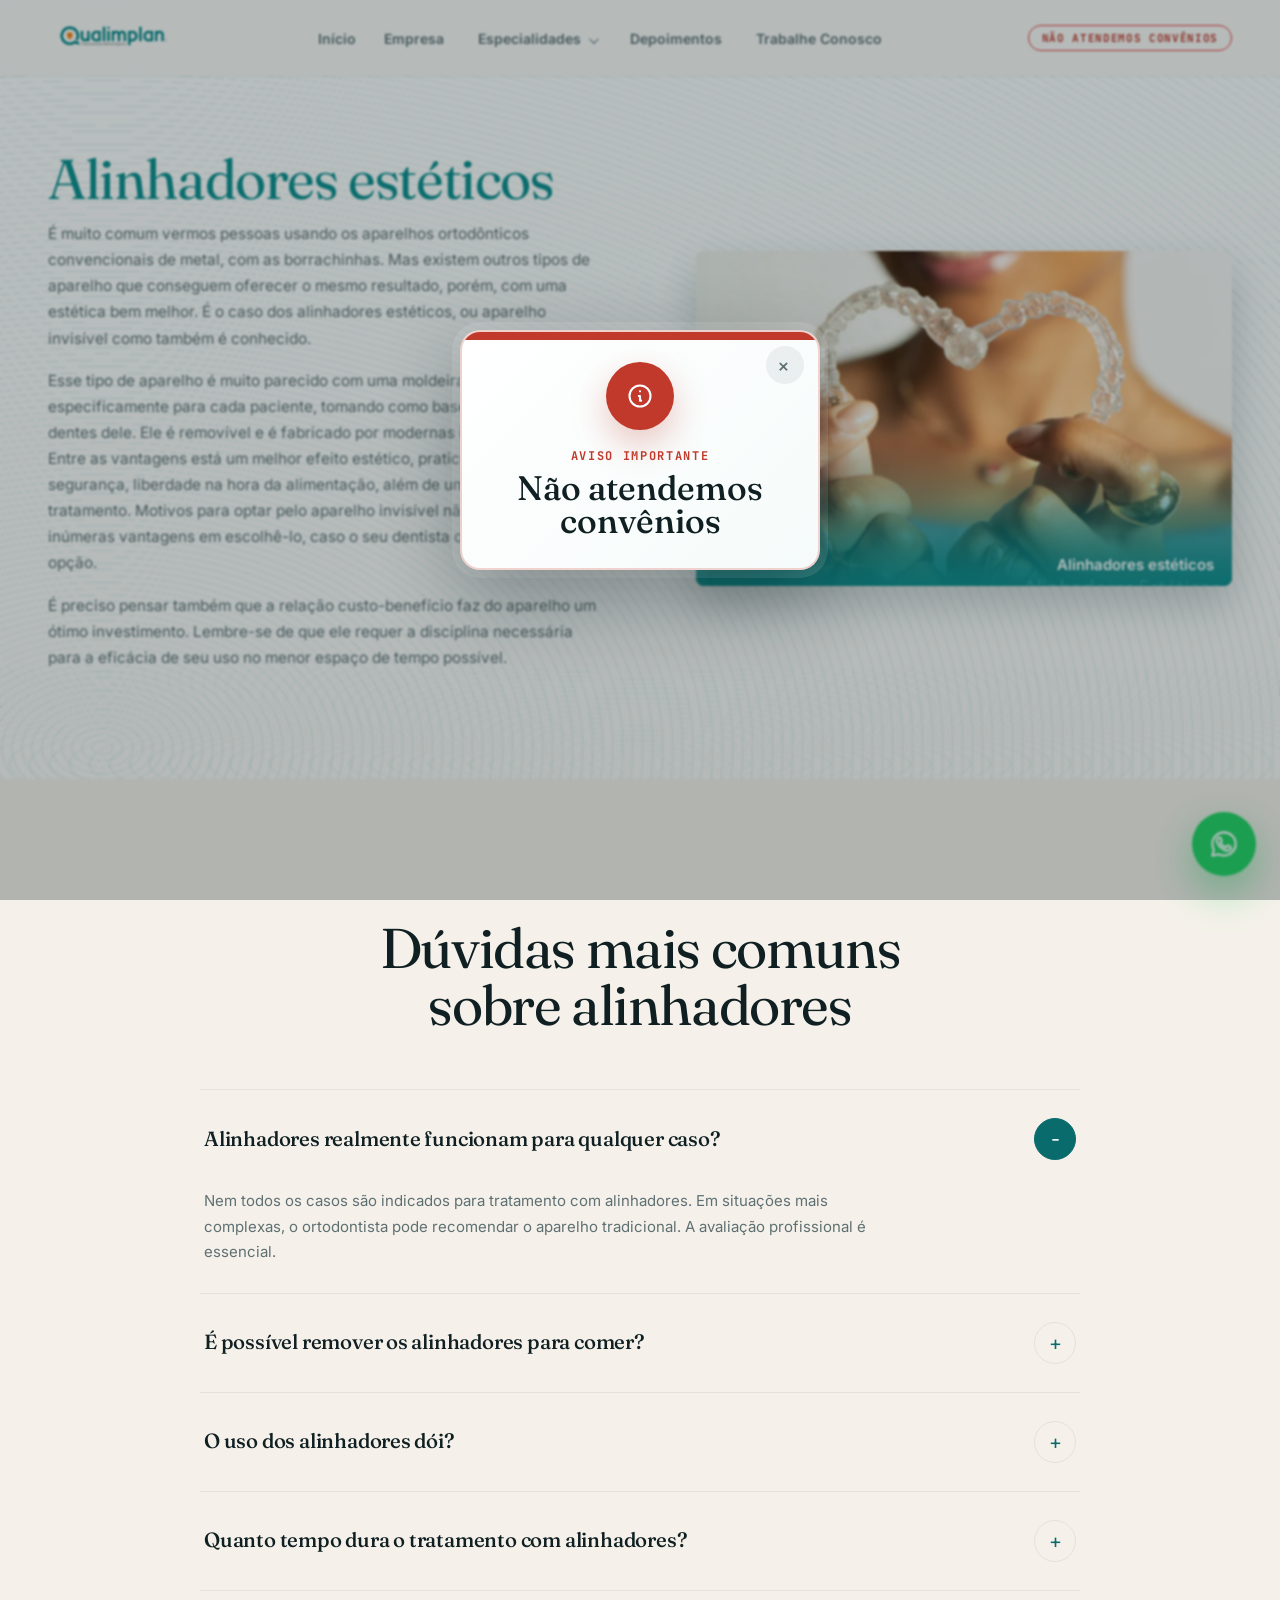
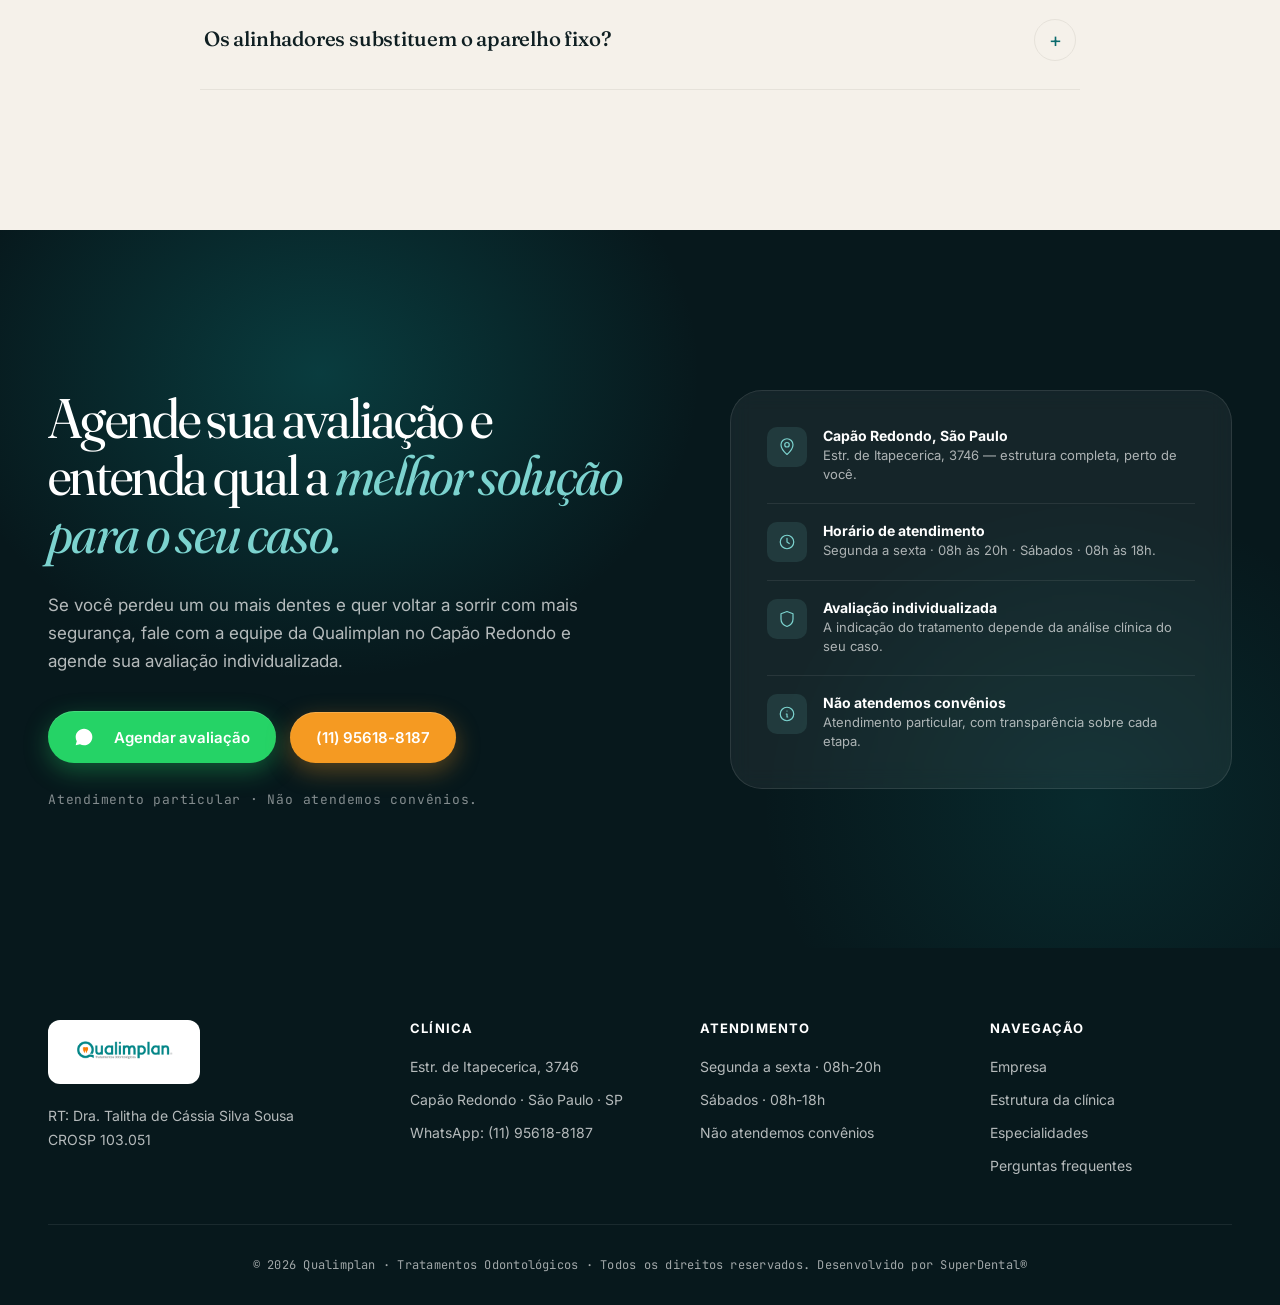
==== commit 37f66c5e: "Att" ====
--- a/alinhadores.html
+++ b/alinhadores.html
@@ -3,8 +3,17 @@
 <head>
   <meta charset="utf-8">
   <meta name="viewport" content="width=device-width,initial-scale=1">
-  <title>Ortodontia | Qualimplan</title>
-  <meta name="description" content="Tratamento ortod&ocirc;ntico na Qualimplan, no Cap&atilde;o Redondo. Agende sua consulta e saiba como cuidar do alinhamento do seu sorriso.">
+  <!-- Google tag (gtag.js) -->
+  <script async src="https://www.googletagmanager.com/gtag/js?id=G-245B7WVMEZ"></script>
+  <script>
+    window.dataLayer = window.dataLayer || [];
+    function gtag(){dataLayer.push(arguments);}
+    gtag('js', new Date());
+
+    gtag('config', 'G-245B7WVMEZ');
+  </script>
+  <title>Alinhadores est&eacute;ticos | Qualimplan</title>
+  <meta name="description" content="Alinhadores est&eacute;ticos na Qualimplan, no Cap&atilde;o Redondo. Conhe&ccedil;a o aparelho invis&iacute;vel e agende sua avalia&ccedil;&atilde;o.">
   <link rel="icon" href="assets/favicon.png">
   <link rel="preconnect" href="https://fonts.googleapis.com">
   <link rel="preconnect" href="https://fonts.gstatic.com" crossorigin>
@@ -32,15 +41,16 @@
           <button class="header-menu-trigger" type="button" aria-expanded="false">Especialidades</button>
           <div class="header-submenu">
             <a href="ortodontia.html">Ortodontia</a>
-            <a href="index.html#especialidades">Alinhadores</a>
-            <a href="index.html#especialidades">Pr&oacute;teses</a>
-            <a href="index.html#especialidades">Odontopediatria</a>
-            <a href="index.html#especialidades">Est&eacute;tica</a>
-            <a href="index.html#especialidades">Endodontia</a>
-            <a href="index.html#especialidades">Periodontia</a>
-            <a href="index.html#especialidades">Cirurgia</a>
-            <a href="index.html#especialidades">Preenchimento</a>
-            <a href="index.html#especialidades">T&oacute;xina Botul&iacute;nica</a>
+            <a href="alinhadores.html">Alinhadores</a>
+            <a href="protese.html">Pr&oacute;teses</a>
+            <a href="odontopediatria.html">Odontopediatria</a>
+            <a href="estetica-dental.html">Est&eacute;tica</a>
+            <a href="endodontia.html">Endodontia</a>
+            <a href="periodontia.html">Periodontia</a>
+            <a href="implante.html">Implantodontia</a>
+            <a href="cirurgia.html">Cirurgia</a>
+            <a href="preenchimento.html">Preenchimento</a>
+            <a href="toxina-botulinica.html">T&oacute;xina Botul&iacute;nica</a>
           </div>
         </div>
         <a href="index.html#confianca">Depoimentos</a>
@@ -54,14 +64,15 @@
     <section class="ortho-hero">
       <div class="ortho-container ortho-hero-grid">
         <div class="ortho-copy">
-          <h1>Ortodontia</h1>
-          <p>A Ortodontia &eacute; uma especialidade da Odontologia voltada ao estudo, preven&ccedil;&atilde;o e tratamento dos problemas de crescimento, desenvolvimento e amadurecimento da face, dos arcos dent&aacute;rios e da oclus&atilde;o, ou seja, disfun&ccedil;&otilde;es dento-faciais.</p>
-          <p>Al&eacute;m de problemas est&eacute;ticos, os dentes tortos ou dentes que n&atilde;o se encaixam corretamente s&atilde;o dif&iacute;ceis de serem mantidos limpos, podendo ser perdidos precocemente devido &agrave; c&aacute;rie e &agrave; doen&ccedil;a periodontal. Tamb&eacute;m podem causar esfor&ccedil;o adicional aos m&uacute;sculos da mastiga&ccedil;&atilde;o, dores de cabe&ccedil;a, desconfortos na ATM e dores na regi&atilde;o do pesco&ccedil;o, ombros e costas.</p>
+          <h1>Alinhadores est&eacute;ticos</h1>
+          <p>&Eacute; muito comum vermos pessoas usando os aparelhos ortod&ocirc;nticos convencionais de metal, com as borrachinhas. Mas existem outros tipos de aparelho que conseguem oferecer o mesmo resultado, por&eacute;m, com uma est&eacute;tica bem melhor. &Eacute; o caso dos alinhadores est&eacute;ticos, ou aparelho invis&iacute;vel como tamb&eacute;m &eacute; conhecido.</p>
+          <p>Esse tipo de aparelho &eacute; muito parecido com uma moldeira e feito especificamente para cada paciente, tomando como base o molde dos dentes dele. Ele &eacute; remov&iacute;vel e &eacute; fabricado por modernas impressoras 3D. Entre as vantagens est&aacute; um melhor efeito est&eacute;tico, praticidade, conforto, seguran&ccedil;a, liberdade na hora da alimenta&ccedil;&atilde;o, al&eacute;m de um menor tempo de tratamento. Motivos para optar pelo aparelho invis&iacute;vel n&atilde;o faltam. H&aacute; in&uacute;meras vantagens em escolh&ecirc;-lo, caso o seu dentista ofere&ccedil;a como op&ccedil;&atilde;o.</p>
+          <p>&Eacute; preciso pensar tamb&eacute;m que a rela&ccedil;&atilde;o custo-benef&iacute;cio faz do aparelho um &oacute;timo investimento. Lembre-se de que ele requer a disciplina necess&aacute;ria para a efic&aacute;cia de seu uso no menor espa&ccedil;o de tempo poss&iacute;vel.</p>
         </div>
 
         <figure class="ortho-card">
-          <img src="assets/Ortodontia.png.webp" alt="Tratamento ortod&ocirc;ntico com aparelho fixo">
-          <figcaption>Ortodontia</figcaption>
+          <img src="assets/Prancheta-1-1.png.webp" alt="Alinhadores est&eacute;ticos transparentes">
+          <figcaption>Alinhadores est&eacute;ticos</figcaption>
         </figure>
       </div>
     </section>
@@ -70,28 +81,28 @@
       <div class="ortho-container">
         <div class="faq-head">
           <span>D&uacute;vidas frequentes</span>
-          <h2>D&uacute;vidas mais comuns sobre ortodontia</h2>
+          <h2>D&uacute;vidas mais comuns sobre alinhadores</h2>
         </div>
         <div class="faq-list">
           <details open>
-            <summary>Como funciona e qual a import&acirc;ncia do tratamento com aparelho ortod&ocirc;ntico?</summary>
-            <p>O aparelho ajuda a corrigir a posi&ccedil;&atilde;o dos dentes para melhorar est&eacute;tica, fun&ccedil;&atilde;o mastigat&oacute;ria e encaixe da mordida. A escolha entre aparelho fixo, remov&iacute;vel ou alinhadores depende de uma avalia&ccedil;&atilde;o individual feita pelo ortodontista.</p>
-          </details>
-          <details>
-            <summary>Por que n&atilde;o se deve trocar os el&aacute;sticos antes do prazo indicado?</summary>
-            <p>A troca fora da orienta&ccedil;&atilde;o profissional pode alterar a for&ccedil;a aplicada aos dentes e prejudicar a previsibilidade do tratamento.</p>
-          </details>
-          <details>
-            <summary>At&eacute; que idade posso usar aparelho odontol&oacute;gico?</summary>
-            <p>N&atilde;o existe uma idade limite &uacute;nica. Adultos tamb&eacute;m podem realizar tratamento ortod&ocirc;ntico, desde que a sa&uacute;de bucal e as condi&ccedil;&otilde;es cl&iacute;nicas permitam.</p>
-          </details>
-          <details>
-            <summary>Existem op&ccedil;&otilde;es de aparelhos mais discretos?</summary>
-            <p>Sim. Em alguns casos, aparelhos est&eacute;ticos e alinhadores podem ser indicados para quem busca uma alternativa mais discreta no dia a dia.</p>
-          </details>
-          <details>
-            <summary>Quais riscos existem sem acompanhamento especializado?</summary>
-            <p>Movimenta&ccedil;&otilde;es inadequadas podem causar dores, retra&ccedil;&otilde;es gengivais, altera&ccedil;&otilde;es na mordida e outros preju&iacute;zos. Por isso, o acompanhamento profissional &eacute; indispens&aacute;vel.</p>
+            <summary>Alinhadores realmente funcionam para qualquer caso?</summary>
+            <p>Nem todos os casos s&atilde;o indicados para tratamento com alinhadores. Em situa&ccedil;&otilde;es mais complexas, o ortodontista pode recomendar o aparelho tradicional. A avalia&ccedil;&atilde;o profissional &eacute; essencial.</p>
+          </details>
+          <details>
+            <summary>&Eacute; poss&iacute;vel remover os alinhadores para comer?</summary>
+            <p>Sim! Uma das principais vantagens &eacute; poder retir&aacute;-los durante as refei&ccedil;&otilde;es e para a higiene bucal, o que facilita muito o dia a dia.</p>
+          </details>
+          <details>
+            <summary>O uso dos alinhadores d&oacute;i?</summary>
+            <p>&Eacute; comum sentir um leve desconforto no in&iacute;cio de cada nova etapa do alinhador, mas &eacute; algo passageiro e bem mais leve que o de aparelhos fixos.</p>
+          </details>
+          <details>
+            <summary>Quanto tempo dura o tratamento com alinhadores?</summary>
+            <p>O tempo varia conforme a complexidade de cada caso, mas em m&eacute;dia, dura de 6 a 18 meses.</p>
+          </details>
+          <details>
+            <summary>Os alinhadores substituem o aparelho fixo?</summary>
+            <p>Sim, em muitos casos. Eles alinham os dentes de forma eficaz, com discri&ccedil;&atilde;o e mais conforto.</p>
           </details>
         </div>
       </div>
@@ -155,7 +166,7 @@
       <div class="footer-top">
         <div>
           <div class="footer-logo"><img src="assets/logo.png" alt="Qualimplan"></div>
-          <p class="footer-brand-text">Tratamentos odontol&oacute;gicos com estrutura completa e tecnologia, no Cap&atilde;o Redondo - S&atilde;o Paulo.</p>
+          <p class="footer-brand-text">RT: Dra. Talitha de C&aacute;ssia Silva Sousa<br>CROSP 103.051</p>
         </div>
         <div>
           <h4>Cl&iacute;nica</h4>
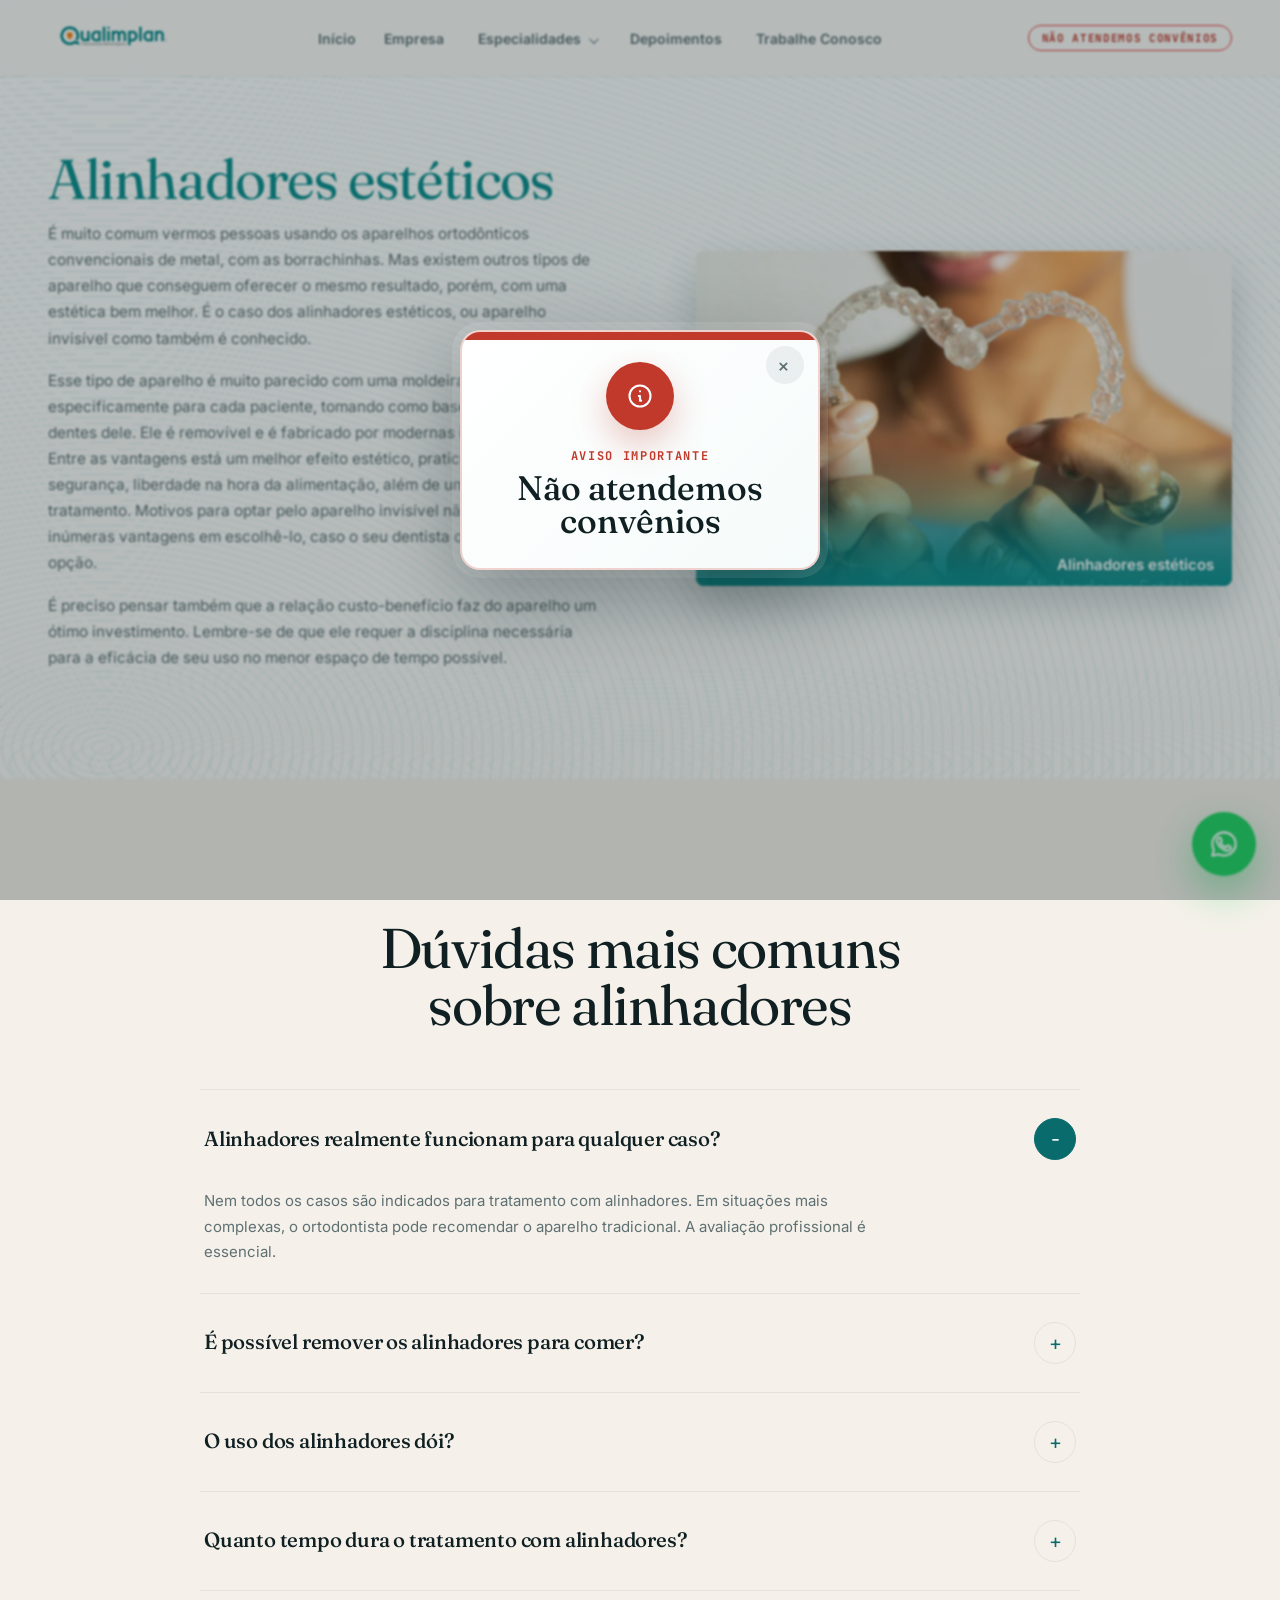
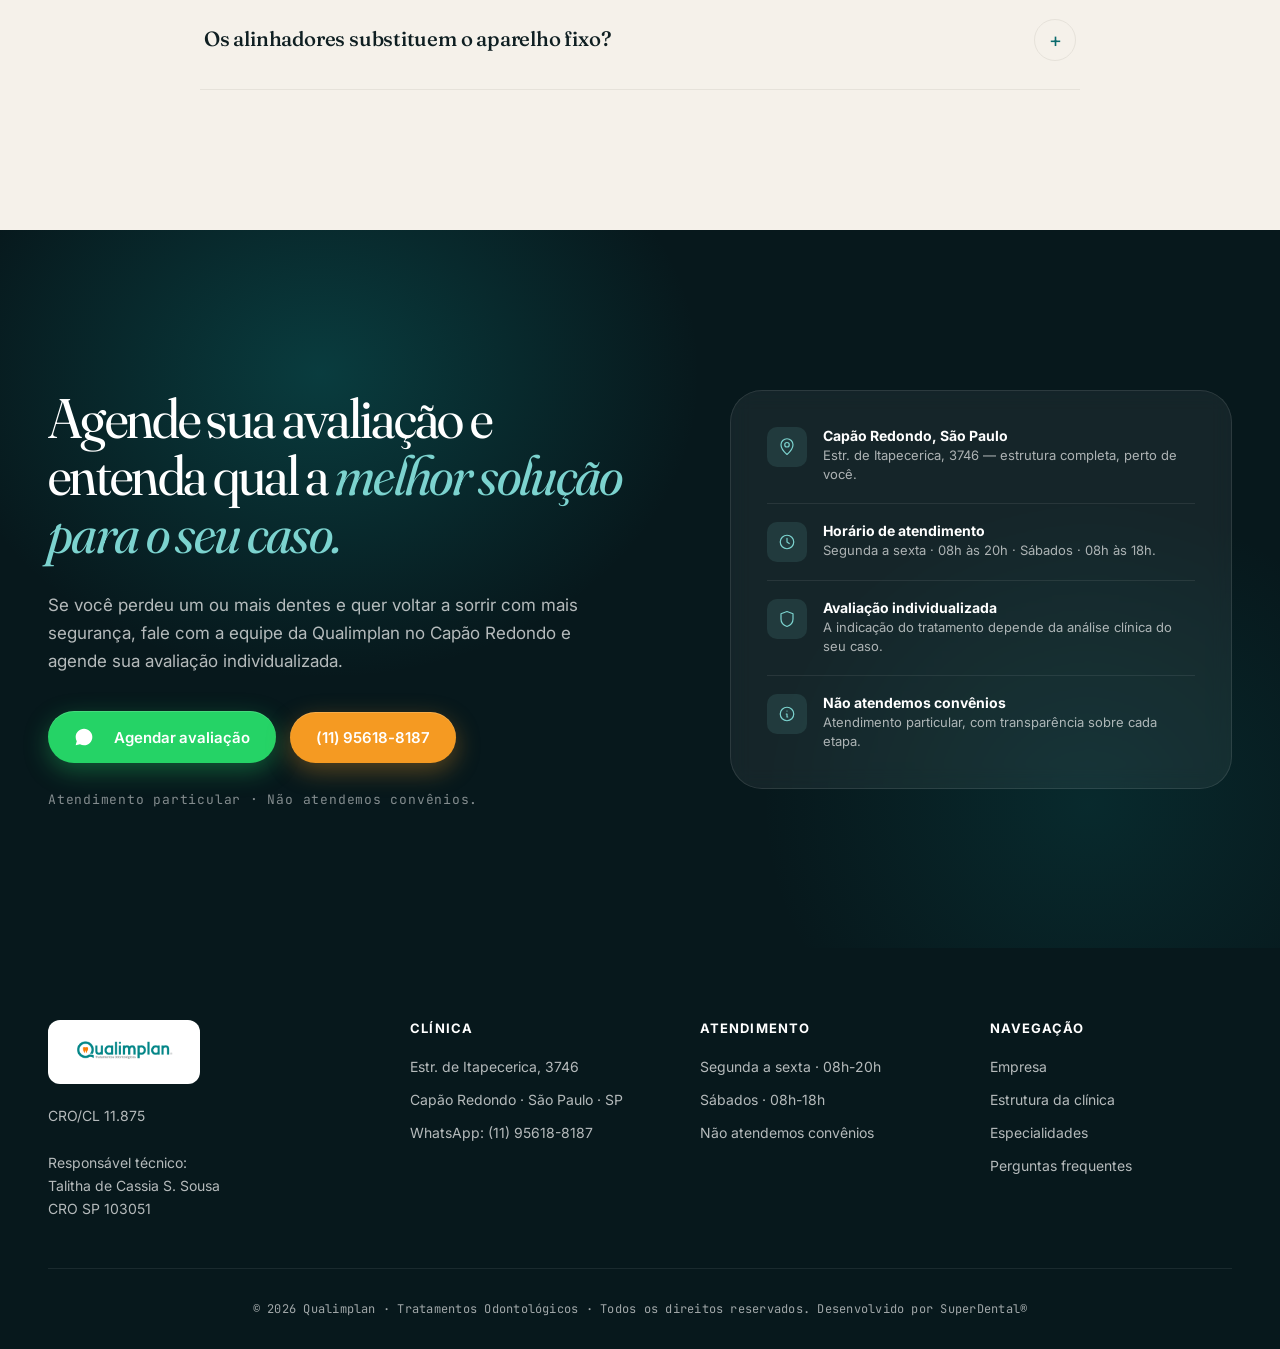
==== commit 02ed4953: "Att" ====
--- a/alinhadores.html
+++ b/alinhadores.html
@@ -41,16 +41,13 @@
           <button class="header-menu-trigger" type="button" aria-expanded="false">Especialidades</button>
           <div class="header-submenu">
             <a href="ortodontia.html">Ortodontia</a>
-            <a href="alinhadores.html">Alinhadores</a>
             <a href="protese.html">Pr&oacute;teses</a>
             <a href="odontopediatria.html">Odontopediatria</a>
-            <a href="estetica-dental.html">Est&eacute;tica</a>
+            <a href="dentistica.html">Dent&iacute;stica</a>
             <a href="endodontia.html">Endodontia</a>
             <a href="periodontia.html">Periodontia</a>
             <a href="implante.html">Implantodontia</a>
             <a href="cirurgia.html">Cirurgia</a>
-            <a href="preenchimento.html">Preenchimento</a>
-            <a href="toxina-botulinica.html">T&oacute;xina Botul&iacute;nica</a>
           </div>
         </div>
         <a href="index.html#confianca">Depoimentos</a>
@@ -166,7 +163,7 @@
       <div class="footer-top">
         <div>
           <div class="footer-logo"><img src="assets/logo.png" alt="Qualimplan"></div>
-          <p class="footer-brand-text">RT: Dra. Talitha de C&aacute;ssia Silva Sousa<br>CROSP 103.051</p>
+          <p class="footer-brand-text">CRO/CL 11.875<br><br>Respons&aacute;vel t&eacute;cnico:<br>Talitha de Cassia S. Sousa<br>CRO SP 103051</p>
         </div>
         <div>
           <h4>Cl&iacute;nica</h4>
